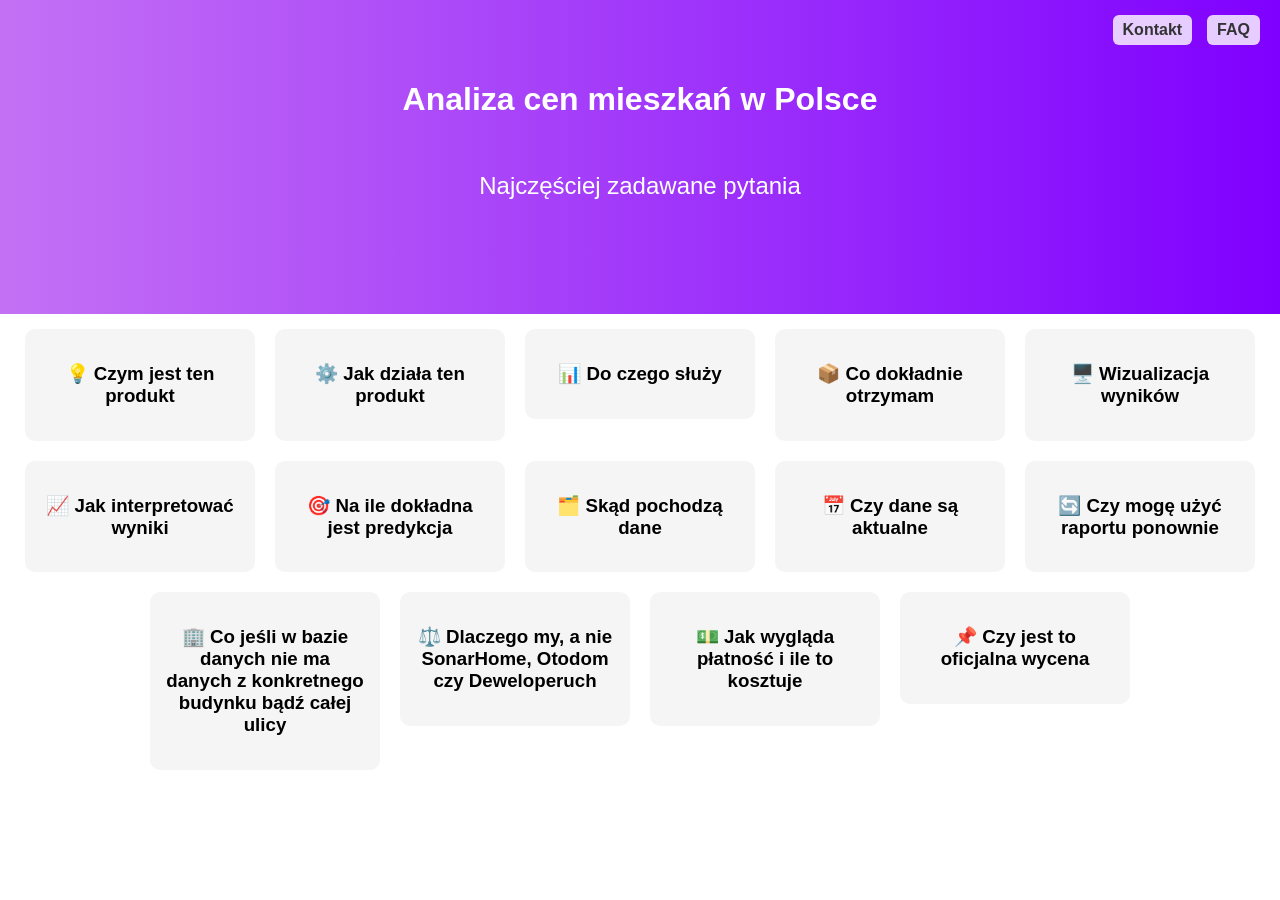
==== frontend/FAQ.html @ 7dd57da5 "first commit" ====
<!DOCTYPE html>
<html lang="en">
<head>
    <meta charset="UTF-8">
    <title>FAQ</title>
    <link rel="stylesheet" href="stylee.css">

</head>
<body>

<div class="top-links">
    <a href="kontakt.html">Kontakt</a>
    <a href="FAQ.html">FAQ</a>
</div>


<div class="hero_violet">
    <h1>Analiza cen mieszkań w Polsce</h1>
    <p>Najczęściej zadawane pytania</p>

</div>
<div class="features">
    <div class="feature-box-faq">
        <h3>💡 Czym jest ten produkt</h3>
        <p class = "answer">To narzędzie, które pozwala oszacować realną wartość mieszkania na podstawie rzeczywistych transakcji uzyskanych z danych Ministerstwa Rozwoju i Technologii.</p>
    </div>


    <div class="feature-box-faq">
        <h3>⚙️ Jak działa ten produkt</h3>
        <p class = "answer">Po podaniu odpowiednich danych, model uczenia maszynowego, oparty na regresji liniowej, przewiduje przybliżoną cenę za metr kwadratowy mieszkania na podstawie 50 000 faktycznych rekordów transakcyjnych. </p>
    </div>

    <div class="feature-box-faq">
        <h3>📊️ Do czego służy</h3>
        <p class = "answer">Narzędzie pomaga ocenić, czy cena mieszkania jest zawyżona, zaniżona czy też adekwatna.
        Może być wykorzystane przy zakupie, sprzedaży lub analizie inwestycji.</p>
    </div>


    <div class="feature-box-faq">
        <h3>📦️ Co dokładnie otrzymam</h3>
        <p class = "answer">Końcowym produktem jest raport zawierający predykcję wartości mieszkania dla wskazanego adresu i parametrów.
Dodatkowo raport zawiera zagregowane dane transakcyjne z najbliższej okolicy.
Jeśli ulica występuje w bazie – otrzymasz również dane dla ulicy, a jeśli dostępne są dane dla konkretnego adresu – także dla budynku.</p>
    </div>


    <div class="feature-box-faq">
        <h3>🖥️  Wizualizacja wyników</h3>
        <a href="wynikidisplay.html" class="feature-link">
            <p class = "answer">Kliknij, aby przejść do wizualizacji otrzymanych wyników</p>
        </a>
    </div>




    <div class="feature-box-faq">
        <h3>📈 Jak interpretować wyniki</h3>
        <p class = "answer">Wynik należy traktować jako realistyczną estymację ceny rynkowej, a nie dokładną wycenę notarialną.
        Najlepiej porównać go z cenami ofert i potraktować jako punkt odniesienia przy negocjacjach.</p>
    </div>




    <div class="feature-box-faq">
        <h3>🎯 Na ile dokładna jest predykcja</h3>
        <p class="answer">
            Średni błąd przewidywania wynosi około 7%.
            Oznacza to, że dla większości mieszkań model trafia bardzo blisko realnej ceny rynkowej.
            <br><br>
            Dokładność zależy jednak od dostępności danych – w lokalizacjach z dużą liczbą transakcji
            (np. popularne dzielnice) wyniki są bardziej precyzyjne.
            <br><br>
            W przypadku rzadkich adresów lub nietypowych mieszkań (np. bardzo duży metraż,
            wysoki standard, unikalna lokalizacja), odchylenie może być większe.
            <br><br>
            Raport najlepiej traktować jako solidny punkt odniesienia do oceny,
            czy dana oferta jest zawyżona lub atrakcyjna.
        </p>
    </div>

    <div class="feature-box-faq">
        <h3>🗂️ Skąd pochodzą dane</h3>
        <p class = "answer">Dane pochodzą z rejestru cen nieruchomości publikowanego przez Ministerstwo Rozwoju i Technologii (geoportal.gov.pl).
Są to oficjalne ceny transakcyjne zawarte w aktach notarialnych.</p>
    </div>



    <div class="feature-box-faq">
        <h3>📅 Czy dane są aktualne</h3>
        <p class = "answer">Dane obejmują lata 2024–obecnie i są reprezentatywne dla aktualnych warunków rynkowych.</p>
    </div>

    <div class="feature-box-faq">

        <h3>🔄 Czy mogę użyć raportu ponownie</h3>
        <p class = "answer">Po zakupie raport będzie dostępny na stronie przez godzinę od kliknięcia w "wygeneruj wyniki". Dokument ZIP z gotowymi do pobrania plikami przedstawiającymi całość raportu i danych można w tym czasie pobierać dowolnie, a pobrane pliki będą już na zawsze do Państwa dyspozycji.</p>
    </div>

    <div class="feature-box-faq">
        <h3>🏢 Co jeśli w bazie danych nie ma danych z konkretnego budynku bądź całej ulicy</h3>
        <p class = "answer">W przypadku braku budynku, raport generowany jest w głównej mierze w oparciu o dane transakcyjne ze wskazanej ulicy i najbliższej okolicy.
        <br><br>
            W przypadku braku jakichkolwiek danych ze wskazanej ulicy, raport generwoany jest w oparciu o najbliższą okolicę.
        </p>
    </div>


    <div class="feature-box-faq">
        <h3>⚖️ Dlaczego my, a nie SonarHome, Otodom czy Deweloperuch</h3>
        <p class = "answer">Na rynku istnieją różne narzędzia do analizy cen mieszkań, jednak każde z nich ma swoje ograniczenia.
<br><br>
Serwisy takie jak SonarHome oferują wyceny po podaniu danych kontaktowych (np. e-mail i telefon), co często wiąże się z dalszym kontaktem marketingowym oraz nie oferują danych z okolicy.
<br><br>
Portale ogłoszeniowe, takie jak Otodom, prezentują głównie ceny ofertowe, które mogą znacząco odbiegać od rzeczywistych cen transakcyjnych.
<br><br>
Z kolei narzędzia analizujące konkretne adresy, takie jak Deweloperuch, pokazują dane historyczne, ale nie oferują predykcji dopasowanej do parametrów konkretnego mieszkania.
<br><br>
Ten raport łączy wszystkie te elementy – wykorzystuje rzeczywiste dane transakcyjne, które podane są w raporcie i generuje spersonalizowaną predykcję ceny dla wskazanego mieszkania. Dzięki temu otrzymujesz pełniejszy i bardziej realistyczny obraz rynku niż w przypadku pojedynczych narzędzi.
        </p>

    </div>



    <div class="feature-box-faq">
        <h3>💵 Jak wygląda płatność i ile to kosztuje</h3>
        <p class = "answer">Płatność odbywa się online za pomocą bezpiecznego systemu Stripe. Po wprowadzeniu danych mieszkania zostaniesz przekierowany do formularza płatności, gdzie możesz zapłacić kartą.
            <br><br>
            Koszt raportu to 5 zł – jest to jednorazowa opłata za wygenerowanie pełnego raportu dla wybranego mieszkania. Po opłaceniu natychmiast uzyskujesz dostęp do wyników.
            <br><br>
            Nie wymagamy zakładania konta ani podawania dodatkowych danych kontaktowych – płacisz tylko za konkretny raport i od razu go otrzymujesz. </p>
    </div>

    <div class="feature-box-faq">
        <h3>📌 Czy jest to oficjalna wycena</h3>
        <p class = "answer">Nie – raport ma charakter informacyjny i nie zastępuje wyceny rzeczoznawcy majątkowego.</p>
    </div>


</div>




<script>
document.querySelectorAll(".feature-box-faq").forEach(box => {
    box.addEventListener("click", () => {
        box.classList.toggle("active");
    });
});
</script>

</body>
</html>
---- frontend/stylee.css ----
body {
    margin: 0;
    font-family: Arial;
    text-align: center;
}


.top-links {
    position: fixed;
    top: 15px;
    right: 20px;
    display: flex;
    gap: 15px;
    z-index: 999;
}

.top-links a {
    text-decoration: none;
    color: #333;
    font-weight: 600;
    background: rgba(255,255,255,0.8);
    padding: 6px 10px;
    border-radius: 6px;
}

.top-links a:hover {
    background: #fff;
}



/* HERO */
.hero {
    background: linear-gradient(to right, #4facfe, #00f2fe);
    color: white;
    padding: 60px 20px;
}

.hero_violet {
    background: linear-gradient(to right, #c471f5, #7f00ff);
    color: white;
    padding: 60px 20px;
}

.hero h1 {
    font-size: 2.5rem;
}

.hero p {
    font-size: 1.2rem;
}

.hero_violet p {
    padding: 30px;
    font-size: 1.5rem;
}



/* BUTTON */
.main-btn {
    display: inline-block;
    margin-top: 20px;
    padding: 12px 25px;
    background: white;
    color: #333;
    text-decoration: none;
    border-radius: 8px;
    font-weight: bold;
}

/* FEATURES */
.features {
    display: flex;
    justify-content: center;
    gap: 20px;
    padding: 15px;
    flex-wrap: wrap; /* 🔥 ważne */
    align-items: flex-start;
}

.feature-box {
    width: 225px;
    padding: 8px;
    border-radius: 10px;
    background: #f5f5f5;
}




.feature-box-faq {
    width: 200px;
    padding: 15px;
    border-radius: 10px;
    background: #f5f5f5;
    cursor: pointer;

}

.answer {
    display: none;
    margin-top: 10px;
}

.feature-box-faq.active .answer {
    display: block;
}



/* 📱 MOBILE */
@media (max-width: 768px) {

        .top-links {
        top: 10px;
        right: 10px;
        gap: 10px;
    }

    .top-links a {
        font-size: 14px;
        padding: 5px 8px;
    }



    .hero {
        padding: 60px 15px;
    }

    .hero h1 {
        font-size: 1.8rem;
    }

    .hero p {
        font-size: 1rem;
    }

    .features {
        flex-direction: column;
        align-items: center;
    }

    .feature-box {
        width: 90%; /* zamiast sztywnego 250px */
    }
}
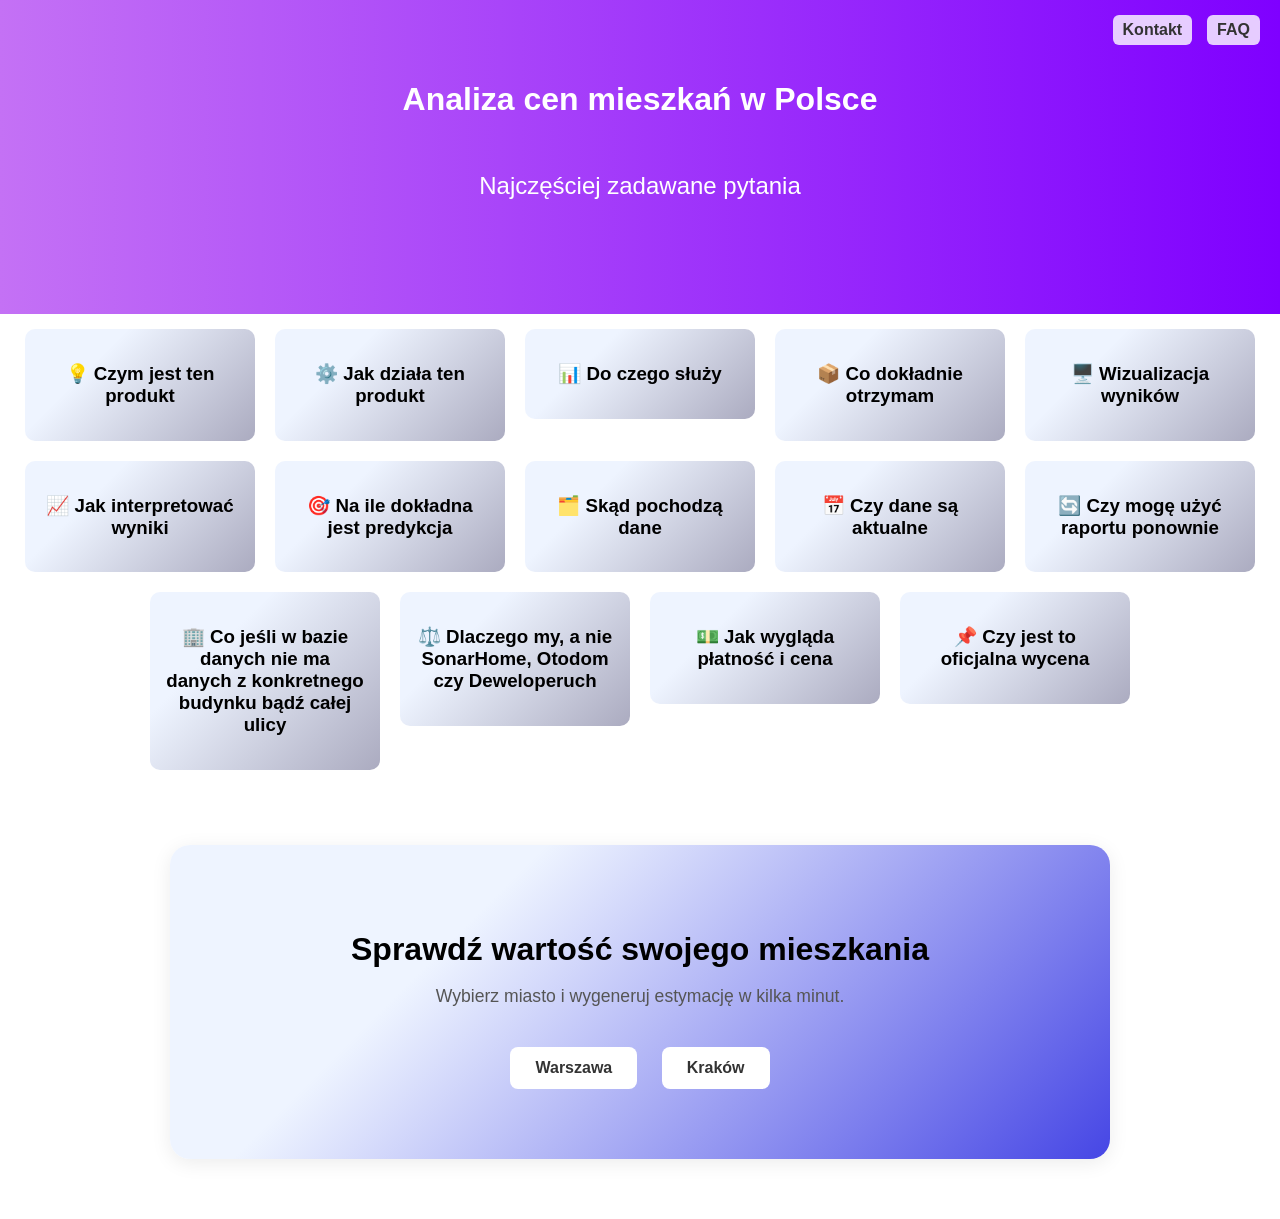
==== commit 9d48cb95: "poprawa wygladu" ====
--- a/frontend/FAQ.html
+++ b/frontend/FAQ.html
@@ -128,7 +128,7 @@
 
 
     <div class="feature-box-faq">
-        <h3>💵 Jak wygląda płatność i ile to kosztuje</h3>
+        <h3>💵 Jak wygląda płatność i cena</h3>
         <p class = "answer">Płatność odbywa się online za pomocą bezpiecznego systemu Stripe. Po wprowadzeniu danych mieszkania zostaniesz przekierowany do formularza płatności, gdzie możesz zapłacić kartą.
             <br><br>
             Koszt raportu to 5 zł – jest to jednorazowa opłata za wygenerowanie pełnego raportu dla wybranego mieszkania. Po opłaceniu natychmiast uzyskujesz dostęp do wyników.
@@ -145,7 +145,18 @@
 </div>
 
 
+<div class="cta">
+    <h2>Sprawdź wartość swojego mieszkania</h2>
+    <p>Wybierz miasto i wygeneruj estymację w kilka minut.</p>
 
+    <a href="https://www.warszawskieceny.pl" class="main-btn">
+        Warszawa
+    </a>
+
+    <a href="https://krakowskieceny-pl.onrender.com/" class="main-btn">
+        Kraków
+    </a>
+</div>
 
 <script>
 document.querySelectorAll(".feature-box-faq").forEach(box => {
--- a/frontend/stylee.css
+++ b/frontend/stylee.css
@@ -83,7 +83,12 @@
     width: 225px;
     padding: 8px;
     border-radius: 10px;
-    background: #f5f5f5;
+    background: linear-gradient(
+    135deg,
+    #eef4ff 30%,
+        #ababc0 100%
+
+);
 }
 
 
@@ -93,7 +98,12 @@
     width: 200px;
     padding: 15px;
     border-radius: 10px;
-    background: #f5f5f5;
+    background: linear-gradient(
+        135deg,
+        #eef4ff 30%,
+        #ababc0 100%
+
+    );
     cursor: pointer;
 
 }
@@ -107,42 +117,187 @@
     display: block;
 }
 
+.seo-text {
+    max-width: 900px;
+    margin: 30px auto;
+    padding: 5px;
+    background: linear-gradient(
+    135deg,
+    #f9fafc 30%,
+    #7b7b8a 100%
+
+
+);
+    border-radius: 12px;
+    box-shadow: 0 8px 25px rgba(0,0,0,0.05);
+    line-height: 1.7;
+
+}
+
+.seo-text h2 {
+    font-size: 28px;
+    margin-bottom: 20px;
+    color: #1a1a1a;
+}
+
+.seo-text p {
+    font-size: 16px;
+    color: #444;
+    margin-bottom: 15px;
+}
+
+.seo-text strong {
+    color: #000;
+}
+
+.cta {
+    text-align: center;
+    padding: 60px 20px;
+    margin: 60px auto;
+    max-width: 900px;
+    border-radius: 20px;
+    background: linear-gradient(
+    135deg,
+    #eef4ff 30%,
+    #4646e5 100%
+
+);
+    box-shadow: 0 4px 20px rgba(0,0,0,0.08);
+}
+
+.cta h2 {
+    font-size: 2rem;
+    margin-bottom: 15px;
+}
+
+.cta p {
+    font-size: 1.1rem;
+    color: #555;
+    margin-bottom: 30px;
+}
+
+.cta .main-btn {
+    display: inline-block;
+    margin: 10px;
+}
 
 
 /* 📱 MOBILE */
 @media (max-width: 768px) {
 
-        .top-links {
+    /* TOP LINKS */
+    .top-links {
         top: 10px;
         right: 10px;
-        gap: 10px;
+        gap: 8px;
+        flex-direction: column;
+        align-items: flex-end;
     }
 
     .top-links a {
-        font-size: 14px;
+        font-size: 13px;
         padding: 5px 8px;
     }
 
-
-
+    /* HERO */
     .hero {
-        padding: 60px 15px;
+        padding: 50px 15px;
     }
 
     .hero h1 {
-        font-size: 1.8rem;
+        font-size: 1.6rem;
+        line-height: 1.3;
     }
 
     .hero p {
-        font-size: 1rem;
-    }
-
+        font-size: 0.95rem;
+    }
+
+    /* BUTTON */
+    .main-btn {
+        display: block;
+        width: 100%;
+        max-width: 280px;
+        margin: 10px auto;
+    }
+
+    /* FEATURES */
     .features {
         flex-direction: column;
         align-items: center;
-    }
-
-    .feature-box {
-        width: 90%; /* zamiast sztywnego 250px */
+        gap: 15px;
+    }
+
+    .feature-box,
+    .feature-box-faq {
+        width: 90%;
+        max-width: 350px;
+    }
+
+    /* SEO TEXT */
+    .seo-text {
+        margin: 20px 10px;
+        padding: 15px;
+    }
+
+    .seo-text h2 {
+        font-size: 20px;
+    }
+
+    .seo-text p {
+        font-size: 14px;
+    }
+
+    /* CTA */
+    .cta {
+        padding: 40px 15px;
+        margin: 30px 10px;
+    }
+
+    .cta h2 {
+        font-size: 1.5rem;
+    }
+
+    .cta p {
+        font-size: 1rem;
+    }
+}
+
+@media (min-width: 769px) and (max-width: 1024px) {
+
+    /* HERO */
+    .hero h1 {
+        font-size: 2rem;
+    }
+
+    .hero p {
+        font-size: 1.1rem;
+    }
+
+    /* FEATURES */
+    .features {
+        flex-wrap: wrap;
+        gap: 15px;
+    }
+
+    .feature-box,
+    .feature-box-faq {
+        width: 45%;
+    }
+
+    /* BUTTON */
+    .main-btn {
+        margin: 10px 8px;
+    }
+
+    /* SEO TEXT */
+    .seo-text {
+        margin: 30px 20px;
+        padding: 25px;
+    }
+
+    /* CTA */
+    .cta {
+        padding: 50px 20px;
     }
 }
